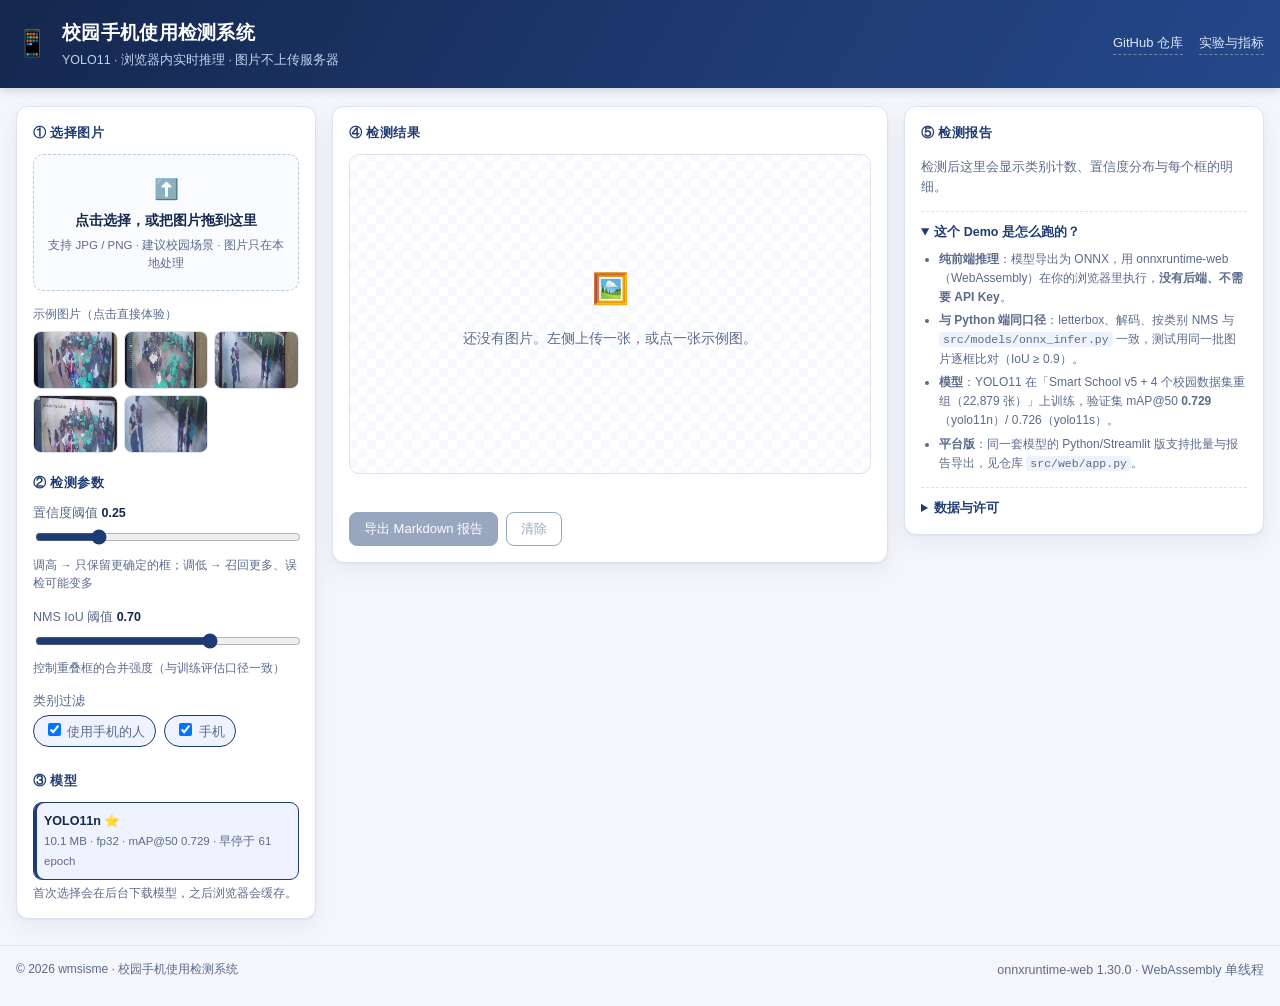
==== docs/demo/index.html @ dd5a4c8f "feat(demo): 静态在线 Demo —— 浏览器内 ONNX 推理 + 自检与端到端测试 把项目从「必须跑 Python 的 Streamlit」扩展到「点开链接就能用」： 模型导出为 ONN" ====
<!DOCTYPE html>
<html lang="zh-CN">
<head>
<meta charset="UTF-8">
<meta name="viewport" content="width=device-width, initial-scale=1.0">
<title>校园手机使用检测 · 浏览器内实时推理</title>
<meta name="description" content="基于 YOLO11 的校园手机使用检测系统在线 Demo：图片在浏览器本地推理，不上传服务器。检测「使用手机的人」与「手机」两类目标。">
<link rel="stylesheet" href="style.css">
</head>
<body>

<header class="topbar">
  <div class="wrap topbar-inner">
    <div class="brand">
      <span class="logo">📱</span>
      <div>
        <h1>校园手机使用检测系统</h1>
        <p class="sub">YOLO11 · 浏览器内实时推理 · 图片不上传服务器</p>
      </div>
    </div>
    <nav class="links">
      <a href="https://github.com/wmsisme/yolo11-campus-phone-detection" target="_blank" rel="noopener">GitHub 仓库</a>
      <a href="https://github.com/wmsisme/yolo11-campus-phone-detection#readme" target="_blank" rel="noopener">实验与指标</a>
    </nav>
  </div>
</header>

<main class="wrap layout">

  <!-- ============ 左栏：输入与控制 ============ -->
  <section class="panel">
    <h2 class="panel-title">① 选择图片</h2>

    <div id="dropzone" class="dropzone" tabindex="0" role="button" aria-label="上传图片">
      <div class="dz-icon">⬆️</div>
      <div class="dz-main">点击选择，或把图片拖到这里</div>
      <div class="dz-hint">支持 JPG / PNG · 建议校园场景 · 图片只在本地处理</div>
      <input id="fileInput" type="file" accept="image/*" hidden>
    </div>

    <div class="samples">
      <div class="samples-head">示例图片（点击直接体验）</div>
      <div id="sampleList" class="sample-grid"></div>
    </div>

    <h2 class="panel-title">② 检测参数</h2>
    <div class="ctrl">
      <label for="confRange">置信度阈值 <b id="confVal">0.25</b></label>
      <input id="confRange" type="range" min="0.05" max="0.95" step="0.05" value="0.25">
      <p class="ctrl-hint">调高 → 只保留更确定的框；调低 → 召回更多、误检可能变多</p>
    </div>
    <div class="ctrl">
      <label for="iouRange">NMS IoU 阈值 <b id="iouVal">0.70</b></label>
      <input id="iouRange" type="range" min="0.3" max="0.9" step="0.05" value="0.7">
      <p class="ctrl-hint">控制重叠框的合并强度（与训练评估口径一致）</p>
    </div>
    <div class="ctrl">
      <label>类别过滤</label>
      <div class="checks">
        <label class="chip"><input type="checkbox" id="cls0" checked> 使用手机的人</label>
        <label class="chip"><input type="checkbox" id="cls1" checked> 手机</label>
      </div>
    </div>

    <h2 class="panel-title">③ 模型</h2>
    <div id="modelList" class="models"></div>
    <p class="ctrl-hint" id="modelHint">首次选择会在后台下载模型，之后浏览器会缓存。</p>
  </section>

  <!-- ============ 中栏：画布 ============ -->
  <section class="panel canvas-panel">
    <h2 class="panel-title">④ 检测结果</h2>

    <div id="stage" class="stage">
      <div id="emptyState" class="empty-state">
        <div class="empty-icon">🖼️</div>
        <p>还没有图片。左侧上传一张，或点一张示例图。</p>
      </div>
      <canvas id="canvas"></canvas>
      <div id="busy" class="busy hidden">
        <div class="spinner"></div>
        <div id="busyText" class="busy-text">正在加载模型…</div>
        <div class="progress"><div id="progressBar" class="progress-bar"></div></div>
      </div>
    </div>

    <div id="stageMeta" class="stage-meta"></div>
    <div class="actions">
      <button id="btnMarkdown" class="btn" disabled>导出 Markdown 报告</button>
      <button id="btnReset" class="btn ghost" disabled>清除</button>
    </div>
  </section>

  <!-- ============ 右栏：统计报告 ============ -->
  <section class="panel">
    <h2 class="panel-title">⑤ 检测报告</h2>

    <div id="report" class="report">
      <p class="muted">检测后这里会显示类别计数、置信度分布与每个框的明细。</p>
    </div>

    <details class="about" open>
      <summary>这个 Demo 是怎么跑的？</summary>
      <ul>
        <li><b>纯前端推理</b>：模型导出为 ONNX，用 onnxruntime-web（WebAssembly）在你的浏览器里执行，<b>没有后端、不需要 API Key</b>。</li>
        <li><b>与 Python 端同口径</b>：letterbox、解码、按类别 NMS 与 <code>src/models/onnx_infer.py</code> 一致，测试用同一批图片逐框比对（IoU ≥ 0.9）。</li>
        <li><b>模型</b>：YOLO11 在「Smart School v5 + 4 个校园数据集重组（22,879 张）」上训练，验证集 mAP@50 <b>0.729</b>（yolo11n）/ 0.726（yolo11s）。</li>
        <li><b>平台版</b>：同一套模型的 Python/Streamlit 版支持批量与报告导出，见仓库 <code>src/web/app.py</code>。</li>
      </ul>
    </details>

    <details class="about">
      <summary>数据与许可</summary>
      <ul>
        <li>数据集来自 <a href="https://universe.roboflow.com/" target="_blank" rel="noopener">Roboflow Universe</a>（CC BY 4.0），本仓库不分发原始数据集。</li>
        <li>代码 MIT，模型由 <a href="https://github.com/ultralytics/ultralytics" target="_blank" rel="noopener">ultralytics</a>（AGPL-3.0）训练；本页源码随仓库公开。</li>
        <li>请勿上传含可识别面部信息、证件等隐私照片。</li>
      </ul>
    </details>
  </section>
</main>

<footer class="footer">
  <div class="wrap footer-inner">
    <span>© 2026 wmsisme · 校园手机使用检测系统</span>
    <span id="runtimeInfo" class="muted"></span>
  </div>
</footer>

<!-- 自检结果容器：仅 ?selftest=1 时填充，供自动化测试断言 -->
<div id="selftest-result" hidden></div>

<script src="vendor/ort/ort.wasm.min.js"></script>
<script src="app.js"></script>
</body>
</html>
---- docs/demo/style.css ----
/* 校园手机使用检测 · 静态 Demo 样式
   版式对齐仓库里的 Streamlit 三栏 Demo：输入与控制 / 画布 / 统计报告。
   主色沿用简历与项目文档的深蓝 #14274e / #1f3b73。 */

:root {
  --ink: #14274e;
  --ink-2: #1f3b73;
  --ink-3: #5b6b8c;
  --line: #dde3ee;
  --bg: #f4f6fb;
  --panel: #ffffff;
  --cls0: #1f6feb;   /* People using cellphone */
  --cls1: #e8590c;   /* cellphone */
  --ok: #12805c;
  --warn: #b45309;
  --radius: 12px;
  --shadow: 0 1px 2px rgba(20, 39, 78, .06), 0 8px 24px rgba(20, 39, 78, .06);
}

* { box-sizing: border-box; }

html, body {
  margin: 0;
  padding: 0;
  background: var(--bg);
  color: var(--ink);
  font: 14px/1.6 -apple-system, BlinkMacSystemFont, "Segoe UI", "PingFang SC",
        "Hiragino Sans GB", "Microsoft YaHei", "Noto Sans SC", sans-serif;
}

.wrap { width: min(1500px, 100% - 32px); margin: 0 auto; }

/* ---------- 顶栏 ---------- */
.topbar {
  background: linear-gradient(120deg, #14274e, #1f3b73 60%, #24488a);
  color: #fff;
  padding: 18px 0;
  box-shadow: 0 2px 10px rgba(20, 39, 78, .18);
}
.topbar-inner { display: flex; align-items: center; justify-content: space-between; gap: 16px; flex-wrap: wrap; }
.brand { display: flex; align-items: center; gap: 14px; }
.logo { font-size: 26px; }
.topbar h1 { margin: 0; font-size: 19px; letter-spacing: .3px; }
.topbar .sub { margin: 2px 0 0; font-size: 12.5px; color: #c3d2ee; }
.links { display: flex; gap: 16px; }
.links a { color: #dce6f8; text-decoration: none; font-size: 13px; border-bottom: 1px dashed rgba(255,255,255,.35); }
.links a:hover { color: #fff; border-bottom-color: #fff; }

/* ---------- 三栏布局 ---------- */
.layout {
  display: grid;
  grid-template-columns: 300px minmax(0, 1fr) 360px;
  gap: 16px;
  align-items: start;
  padding: 18px 0 8px;
}
@media (max-width: 1180px) { .layout { grid-template-columns: 1fr 1fr; } .canvas-panel { grid-column: 1 / -1; order: -1; } }
@media (max-width: 760px)  { .layout { grid-template-columns: 1fr; } .canvas-panel { order: 0; } }

.panel {
  background: var(--panel);
  border: 1px solid var(--line);
  border-radius: var(--radius);
  box-shadow: var(--shadow);
  padding: 16px;
}
.panel-title {
  margin: 0 0 10px;
  font-size: 13px;
  font-weight: 700;
  color: var(--ink-2);
  letter-spacing: .4px;
}
.panel-title:not(:first-child) { margin-top: 20px; }

/* ---------- 上传区 ---------- */
.dropzone {
  border: 1.5px dashed #b9c6e0;
  border-radius: 10px;
  padding: 18px 12px;
  text-align: center;
  cursor: pointer;
  background: #fafbff;
  transition: .15s;
}
.dropzone:hover, .dropzone:focus, .dropzone.over { border-color: var(--ink-2); background: #f0f4ff; }
.dz-icon { font-size: 20px; }
.dz-main { font-weight: 600; margin-top: 4px; }
.dz-hint { font-size: 11.5px; color: var(--ink-3); margin-top: 4px; }

.samples-head { font-size: 12px; color: var(--ink-3); margin: 14px 0 6px; }
.sample-grid { display: grid; grid-template-columns: repeat(3, 1fr); gap: 6px; }
.sample-grid img {
  width: 100%; height: 58px; object-fit: cover;
  border-radius: 8px; border: 1px solid var(--line); cursor: pointer; transition: .15s;
}
.sample-grid img:hover { border-color: var(--ink-2); transform: translateY(-1px); }
.sample-grid img.active { border-color: var(--cls0); box-shadow: 0 0 0 2px rgba(31,111,235,.18); }

/* ---------- 控件 ---------- */
.ctrl { margin-bottom: 14px; }
.ctrl label { display: block; font-size: 12.5px; color: var(--ink-3); margin-bottom: 4px; }
.ctrl label b { color: var(--ink); }
.ctrl-hint { font-size: 11.5px; color: var(--ink-3); margin: 4px 0 0; }
input[type="range"] { width: 100%; accent-color: var(--ink-2); }
.checks { display: flex; gap: 8px; flex-wrap: wrap; }
.chip {
  display: inline-flex; align-items: center; gap: 5px;
  border: 1px solid var(--line); border-radius: 999px;
  padding: 4px 10px; font-size: 12.5px; cursor: pointer; background: #fafbff;
}
.chip i { width: 9px; height: 9px; border-radius: 50%; display: inline-block; }
.chip:has(input:checked) { border-color: var(--ink-2); background: #eef3ff; }

.models { display: grid; gap: 6px; }
.model-opt {
  display: flex; align-items: center; justify-content: space-between; gap: 8px;
  border: 1px solid var(--line); border-radius: 9px; padding: 8px 10px;
  cursor: pointer; font-size: 12.5px; background: #fafbff;
}
.model-opt:hover { border-color: var(--ink-2); }
.model-opt.active { border-color: var(--ink-2); background: #eef3ff; box-shadow: inset 3px 0 0 var(--ink-2); }
.model-opt .m-name { font-weight: 600; }
.model-opt .m-meta { color: var(--ink-3); font-size: 11.5px; }

/* ---------- 画布 ---------- */
.stage {
  position: relative;
  min-height: 320px;
  border: 1px solid var(--line);
  border-radius: 10px;
  background: repeating-conic-gradient(#f7f9ff 0% 25%, #ffffff 0% 50%) 50% / 18px 18px;
  display: flex; align-items: center; justify-content: center;
  overflow: hidden;
}
#canvas { max-width: 100%; max-height: 68vh; display: none; }
#canvas.ready { display: block; }
.empty-state { color: var(--ink-3); text-align: center; padding: 40px 16px; }
.empty-icon { font-size: 30px; }

.busy {
  position: absolute; inset: 0;
  background: rgba(255,255,255,.9);
  display: flex; flex-direction: column; align-items: center; justify-content: center; gap: 10px;
}
.busy.hidden { display: none; }
.busy-text { font-size: 12.5px; color: var(--ink-2); }
.spinner {
  width: 26px; height: 26px; border-radius: 50%;
  border: 3px solid #dce6f8; border-top-color: var(--ink-2);
  animation: spin .8s linear infinite;
}
@keyframes spin { to { transform: rotate(360deg); } }
.progress { width: min(320px, 70%); height: 5px; background: #e7ecf7; border-radius: 999px; overflow: hidden; }
.progress-bar { height: 100%; width: 0; background: var(--ink-2); transition: width .2s; }

.stage-meta { font-size: 12px; color: var(--ink-3); margin-top: 8px; min-height: 18px; }
.actions { display: flex; gap: 8px; margin-top: 12px; }

.btn {
  border: 1px solid var(--ink-2); background: var(--ink-2); color: #fff;
  border-radius: 8px; padding: 7px 14px; font-size: 13px; cursor: pointer;
}
.btn:hover:not(:disabled) { background: var(--ink); }
.btn:disabled { opacity: .45; cursor: not-allowed; }
.btn.ghost { background: #fff; color: var(--ink-2); }
.btn.ghost:hover:not(:disabled) { background: #eef3ff; }

/* ---------- 报告 ---------- */
.report .muted, .muted { color: var(--ink-3); font-size: 12.5px; }
.counts { display: grid; grid-template-columns: 1fr 1fr; gap: 8px; margin-bottom: 12px; }
.count-card { border: 1px solid var(--line); border-radius: 9px; padding: 8px 10px; background: #fafbff; }
.count-card .c-name { font-size: 11.5px; color: var(--ink-3); display: flex; align-items: center; gap: 5px; }
.count-card .c-name i { width: 9px; height: 9px; border-radius: 2px; display: inline-block; }
.count-card .c-num { font-size: 21px; font-weight: 700; line-height: 1.2; }
.kv { font-size: 12.5px; margin: 2px 0; color: var(--ink-3); }
.kv b { color: var(--ink); font-weight: 600; }

table.det { width: 100%; border-collapse: collapse; font-size: 12px; margin-top: 10px; }
table.det th, table.det td { border-bottom: 1px solid var(--line); padding: 5px 4px; text-align: left; }
table.det th { color: var(--ink-3); font-weight: 600; }
table.det td.num { font-variant-numeric: tabular-nums; }

.about { margin-top: 14px; border-top: 1px dashed var(--line); padding-top: 10px; }
.about summary { cursor: pointer; font-size: 12.5px; font-weight: 600; color: var(--ink-2); }
.about ul { margin: 8px 0 0; padding-left: 18px; font-size: 12px; color: var(--ink-3); }
.about li { margin-bottom: 4px; }
.about code { background: #eef2fa; padding: 1px 4px; border-radius: 4px; font-size: 11.5px; }
.about a { color: var(--ink-2); }

/* 自检横幅 */
.selftest {
  margin: 10px 0 0; padding: 8px 10px; border-radius: 8px; font-size: 12.5px; display: none;
}
.selftest.show { display: block; }
.selftest.pass { background: #e7f6ef; color: var(--ok); border: 1px solid #b6e2cd; }
.selftest.fail { background: #fdecea; color: #b3261e; border: 1px solid #f5c2bd; }

.footer { border-top: 1px solid var(--line); margin-top: 18px; padding: 14px 0 26px; }
.footer-inner { display: flex; justify-content: space-between; gap: 10px; flex-wrap: wrap; font-size: 12px; color: var(--ink-3); }
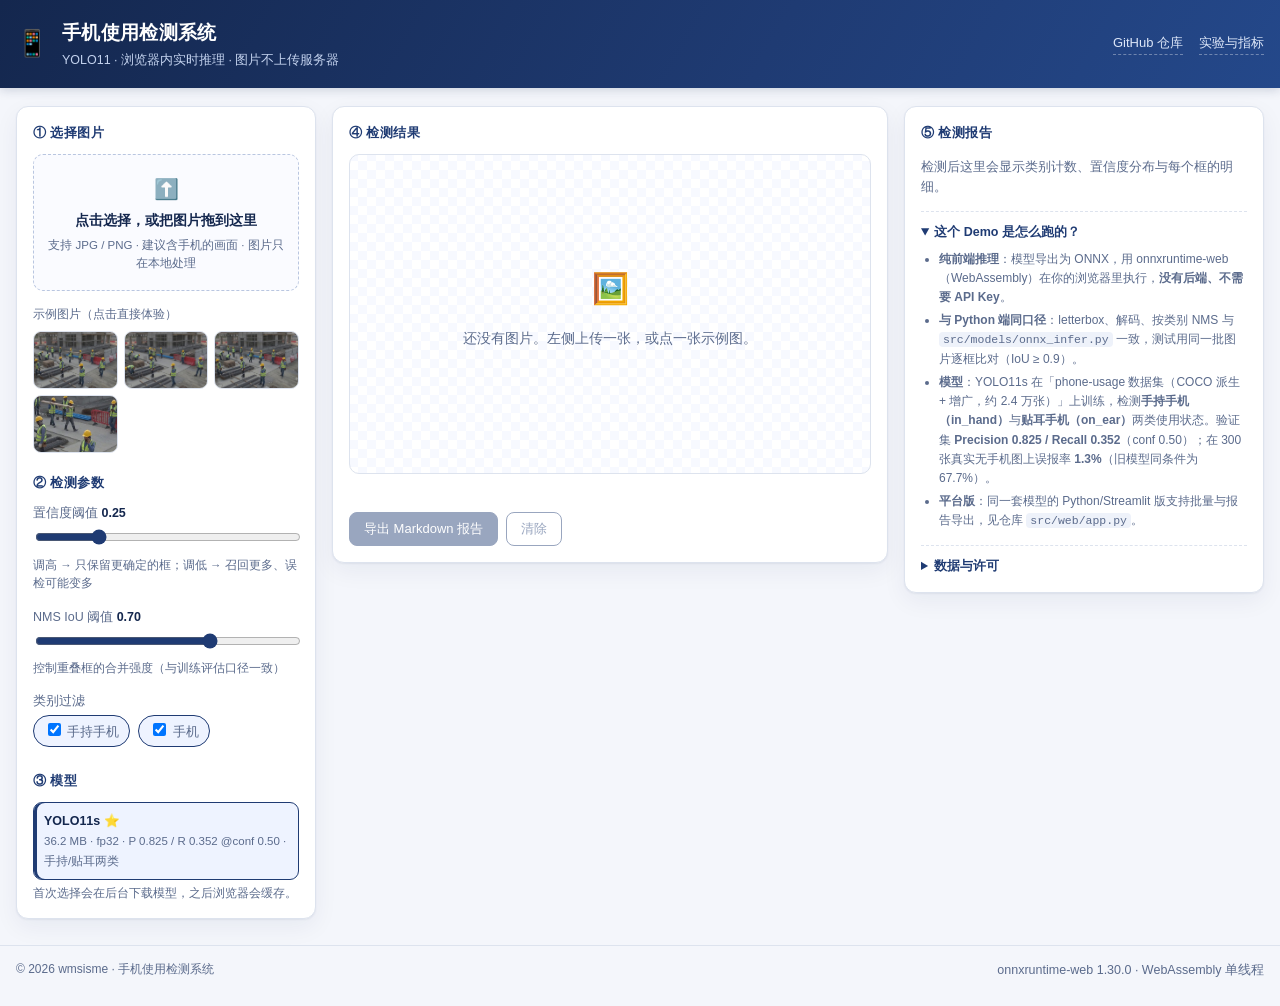
==== commit 24bde469: "feat(demo): 静态 Demo 换用 exp6 新口径模型（手持/贴耳），并在页面上如实说明口径 达铭 2026-10-02 指示：不考虑校园场景，目标是「检测手机 + 检测使用手机的人」——" ====
--- a/docs/demo/index.html
+++ b/docs/demo/index.html
@@ -3,8 +3,8 @@
 <head>
 <meta charset="UTF-8">
 <meta name="viewport" content="width=device-width, initial-scale=1.0">
-<title>校园手机使用检测 · 浏览器内实时推理</title>
-<meta name="description" content="基于 YOLO11 的校园手机使用检测系统在线 Demo：图片在浏览器本地推理，不上传服务器。检测「使用手机的人」与「手机」两类目标。">
+<title>手机使用检测 · 浏览器内实时推理</title>
+<meta name="description" content="基于 YOLO11 的手机使用检测在线 Demo：图片在浏览器本地推理，不上传服务器。检测「手持手机」与「贴耳手机」两类使用状态。">
 <link rel="stylesheet" href="style.css">
 </head>
 <body>
@@ -14,7 +14,7 @@
     <div class="brand">
       <span class="logo">📱</span>
       <div>
-        <h1>校园手机使用检测系统</h1>
+        <h1>手机使用检测系统</h1>
         <p class="sub">YOLO11 · 浏览器内实时推理 · 图片不上传服务器</p>
       </div>
     </div>
@@ -34,7 +34,7 @@
     <div id="dropzone" class="dropzone" tabindex="0" role="button" aria-label="上传图片">
       <div class="dz-icon">⬆️</div>
       <div class="dz-main">点击选择，或把图片拖到这里</div>
-      <div class="dz-hint">支持 JPG / PNG · 建议校园场景 · 图片只在本地处理</div>
+      <div class="dz-hint">支持 JPG / PNG · 建议含手机的画面 · 图片只在本地处理</div>
       <input id="fileInput" type="file" accept="image/*" hidden>
     </div>
 
@@ -57,7 +57,7 @@
     <div class="ctrl">
       <label>类别过滤</label>
       <div class="checks">
-        <label class="chip"><input type="checkbox" id="cls0" checked> 使用手机的人</label>
+        <label class="chip"><input type="checkbox" id="cls0" checked> 手持手机</label>
         <label class="chip"><input type="checkbox" id="cls1" checked> 手机</label>
       </div>
     </div>
@@ -104,7 +104,7 @@
       <ul>
         <li><b>纯前端推理</b>：模型导出为 ONNX，用 onnxruntime-web（WebAssembly）在你的浏览器里执行，<b>没有后端、不需要 API Key</b>。</li>
         <li><b>与 Python 端同口径</b>：letterbox、解码、按类别 NMS 与 <code>src/models/onnx_infer.py</code> 一致，测试用同一批图片逐框比对（IoU ≥ 0.9）。</li>
-        <li><b>模型</b>：YOLO11 在「Smart School v5 + 4 个校园数据集重组（22,879 张）」上训练，验证集 mAP@50 <b>0.729</b>（yolo11n）/ 0.726（yolo11s）。</li>
+        <li><b>模型</b>：YOLO11s 在「phone-usage 数据集（COCO 派生 + 增广，约 2.4 万张）」上训练，检测<b>手持手机（in_hand）</b>与<b>贴耳手机（on_ear）</b>两类使用状态。验证集 <b>Precision 0.825 / Recall 0.352</b>（conf 0.50）；在 300 张真实无手机图上误报率 <b>1.3%</b>（旧模型同条件为 67.7%）。</li>
         <li><b>平台版</b>：同一套模型的 Python/Streamlit 版支持批量与报告导出，见仓库 <code>src/web/app.py</code>。</li>
       </ul>
     </details>
@@ -116,13 +116,19 @@
         <li>代码 MIT，模型由 <a href="https://github.com/ultralytics/ultralytics" target="_blank" rel="noopener">ultralytics</a>（AGPL-3.0）训练；本页源码随仓库公开。</li>
         <li>请勿上传含可识别面部信息、证件等隐私照片。</li>
       </ul>
+      <p class="muted" style="margin:10px 0 0">
+        ⚠️ <b>已知限制（2026-10-01 实测）</b>：训练数据的标注存在污染——相当比例的图片把
+        <b>头部/人脸</b>错标成了「手机」（详见仓库
+        <code>docs/exec-plans/tech-debt-tracker.md</code> 错误 #015），导致模型会把<b>人脸误判为手机</b>。
+        因此本页结果<b>仅供流程演示，请勿用于真实场景判定</b>；标注清洗与重训完成前，mAP 等指标也需打折看待。
+      </p>
     </details>
   </section>
 </main>
 
 <footer class="footer">
   <div class="wrap footer-inner">
-    <span>© 2026 wmsisme · 校园手机使用检测系统</span>
+    <span>© 2026 wmsisme · 手机使用检测系统</span>
     <span id="runtimeInfo" class="muted"></span>
   </div>
 </footer>
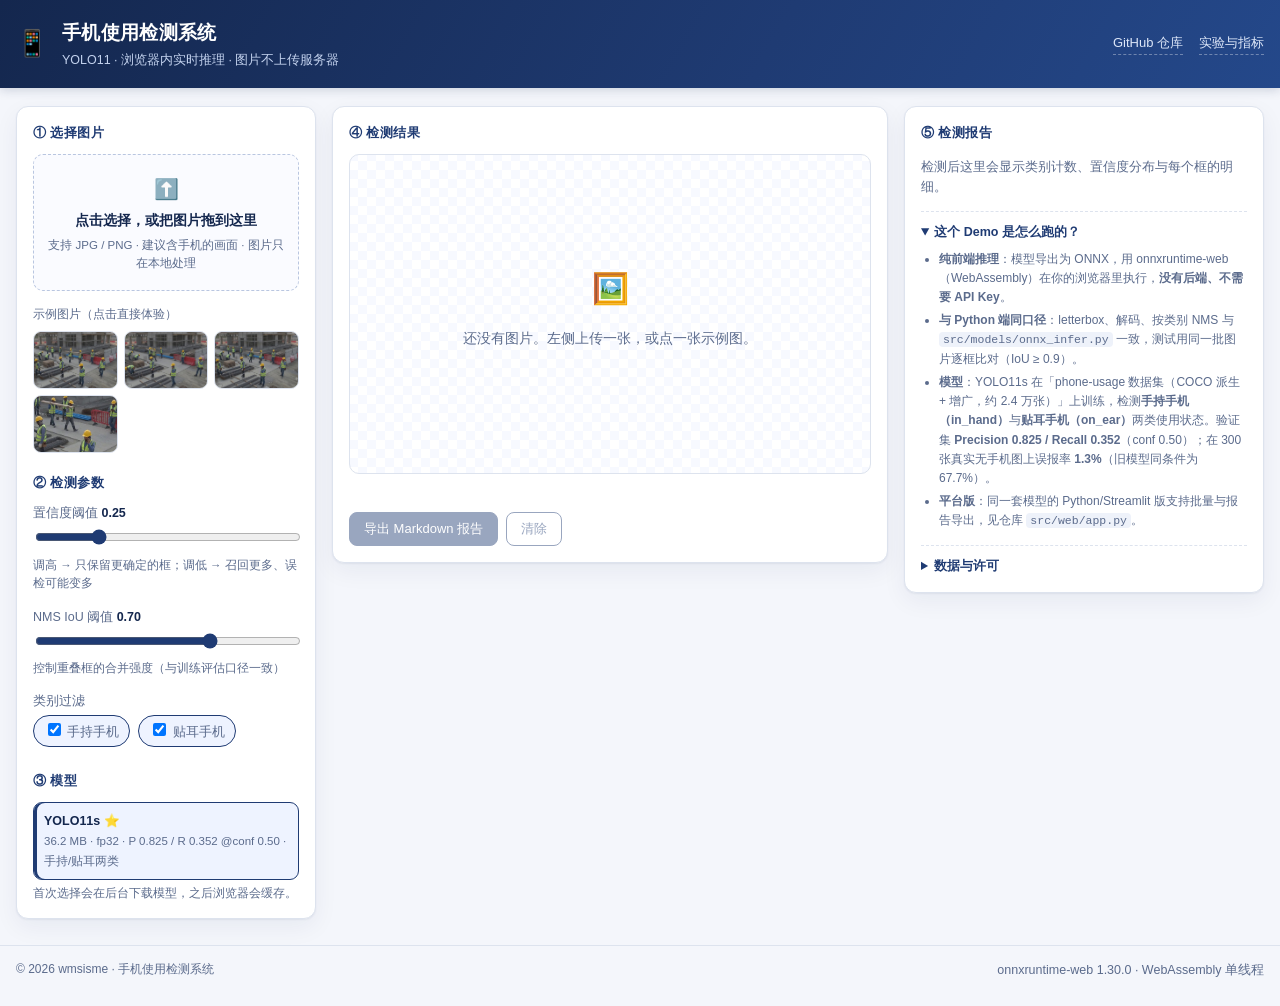
==== commit 892ed5cb: "fix(demo): 修正类别过滤标签 cls1「手机」→「贴耳手机」（从截图复核中发现）" ====
--- a/docs/demo/index.html
+++ b/docs/demo/index.html
@@ -58,7 +58,7 @@
       <label>类别过滤</label>
       <div class="checks">
         <label class="chip"><input type="checkbox" id="cls0" checked> 手持手机</label>
-        <label class="chip"><input type="checkbox" id="cls1" checked> 手机</label>
+        <label class="chip"><input type="checkbox" id="cls1" checked> 贴耳手机</label>
       </div>
     </div>
 
